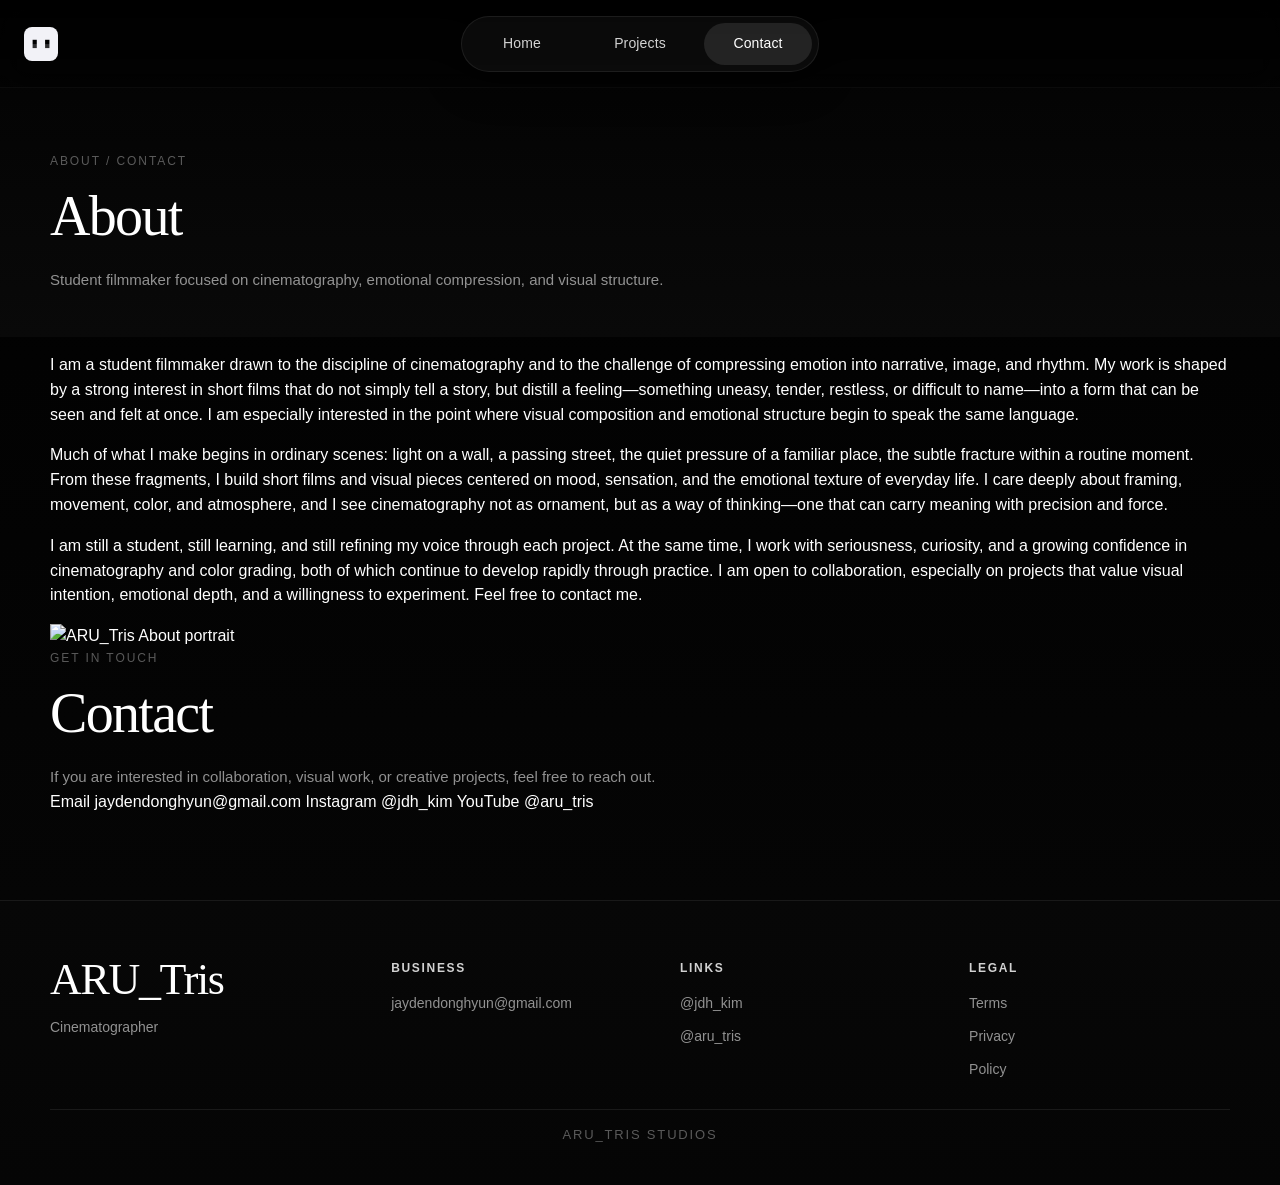
==== contact.html @ b8f032f7 "Create contact.html" ====
<!DOCTYPE html>
<html lang="en">
<head>
  <meta charset="UTF-8" />
  <meta name="viewport" content="width=device-width, initial-scale=1.0" />
  <title>Contact — ARU_Tris</title>
  <meta
    name="description"
    content="About and contact information for ARU_Tris."
  />
  <link rel="stylesheet" href="style.css" />
</head>
<body>
  <header class="site-header">
    <div class="header-inner">
      <a class="brand" href="index.html" aria-label="ARU_Tris home">
        <img src="assets/logo.png" alt="ARU_Tris logo" />
      </a>

      <nav class="nav-center" aria-label="Primary navigation">
        <div class="nav-links">
          <a href="index.html">Home</a>
          <a href="projects.html">Projects</a>
          <a class="active" href="contact.html">Contact</a>
        </div>
      </nav>
    </div>
  </header>

  <main class="page-shell">
    <section class="contact-page-hero">
      <div class="content-width">
        <p class="page-kicker">About / Contact</p>
        <h1 class="section-heading">About</h1>
        <p class="section-subheading">
          Student filmmaker focused on cinematography, emotional compression, and visual structure.
        </p>
      </div>
    </section>

    <section class="about-section">
      <div class="content-width">
        <div class="about-grid">
          <div class="about-copy">
            <div class="about-body">
              <p>
                I am a student filmmaker drawn to the discipline of cinematography and to the challenge of compressing emotion into narrative, image, and rhythm. My work is shaped by a strong interest in short films that do not simply tell a story, but distill a feeling—something uneasy, tender, restless, or difficult to name—into a form that can be seen and felt at once. I am especially interested in the point where visual composition and emotional structure begin to speak the same language.
              </p>

              <p>
                Much of what I make begins in ordinary scenes: light on a wall, a passing street, the quiet pressure of a familiar place, the subtle fracture within a routine moment. From these fragments, I build short films and visual pieces centered on mood, sensation, and the emotional texture of everyday life. I care deeply about framing, movement, color, and atmosphere, and I see cinematography not as ornament, but as a way of thinking—one that can carry meaning with precision and force.
              </p>

              <p>
                I am still a student, still learning, and still refining my voice through each project. At the same time, I work with seriousness, curiosity, and a growing confidence in cinematography and color grading, both of which continue to develop rapidly through practice. I am open to collaboration, especially on projects that value visual intention, emotional depth, and a willingness to experiment. Feel free to contact me.
              </p>
            </div>
          </div>

          <div class="about-image-wrap">
            <img src="assets/About.png" alt="ARU_Tris About portrait" />
          </div>
        </div>
      </div>
    </section>

    <section class="contact-emphasis-section">
      <div class="content-width">
        <div class="contact-emphasis-header">
          <p class="page-kicker">Get in Touch</p>
          <h2 class="section-heading contact-heading">Contact</h2>
          <p class="section-subheading">
            If you are interested in collaboration, visual work, or creative projects, feel free to reach out.
          </p>
        </div>

        <div class="contact-emphasis-grid">
          <a class="contact-emphasis-card" href="mailto:jaydendonghyun@gmail.com">
            <span class="contact-label">Email</span>
            <span class="contact-value">jaydendonghyun@gmail.com</span>
          </a>

          <a
            class="contact-emphasis-card"
            href="https://www.instagram.com/jdh_kim/"
            target="_blank"
            rel="noopener noreferrer"
          >
            <span class="contact-label">Instagram</span>
            <span class="contact-value">@jdh_kim</span>
          </a>

          <a
            class="contact-emphasis-card"
            href="https://www.youtube.com/channel/UCabCyM4a4LyzNHXJDA_8Q6A"
            target="_blank"
            rel="noopener noreferrer"
          >
            <span class="contact-label">YouTube</span>
            <span class="contact-value">@aru_tris</span>
          </a>
        </div>
      </div>
    </section>
  </main>

  <footer class="site-footer">
    <div class="content-width">
      <div class="footer-grid">
        <div class="footer-brand">
          <h2 class="footer-brand-title">ARU_Tris</h2>
          <p class="footer-brand-copy">Cinematographer</p>
        </div>

        <div>
          <h3 class="footer-heading">Business</h3>
          <div class="footer-list">
            <a href="mailto:jaydendonghyun@gmail.com">jaydendonghyun@gmail.com</a>
          </div>
        </div>

        <div>
          <h3 class="footer-heading">Links</h3>
          <div class="footer-list">
            <a
              href="https://www.instagram.com/jdh_kim/"
              target="_blank"
              rel="noopener noreferrer"
            >
              @jdh_kim
            </a>
            <a
              href="https://www.youtube.com/channel/UCabCyM4a4LyzNHXJDA_8Q6A"
              target="_blank"
              rel="noopener noreferrer"
            >
              @aru_tris
            </a>
          </div>
        </div>

        <div>
          <h3 class="footer-heading">Legal</h3>
          <div class="footer-list">
            <span>Terms</span>
            <span>Privacy</span>
            <span>Policy</span>
          </div>
        </div>
      </div>

      <div class="footer-bottom">
        <span>ARU_Tris Studios</span>
      </div>
    </div>
  </footer>
</body>
</html>
---- style.css ----
/* =========================
   ARU_Tris Portfolio
   style.css
   ========================= */

:root {
  --bg: #000000;
  --bg-soft: #0a0a0a;
  --panel: #101010;
  --panel-2: #151515;
  --panel-3: #1d1d1d;
  --line: rgba(255, 255, 255, 0.08);
  --line-strong: rgba(255, 255, 255, 0.14);
  --text: #ffffff;
  --text-soft: rgba(255, 255, 255, 0.82);
  --text-muted: rgba(255, 255, 255, 0.56);
  --text-faint: rgba(255, 255, 255, 0.34);
  --hover: rgba(255, 255, 255, 0.06);
  --active: rgba(255, 255, 255, 0.12);
  --shadow-soft: 0 12px 40px rgba(0, 0, 0, 0.28);
  --shadow-card: 0 18px 48px rgba(0, 0, 0, 0.22);

  --container: 1320px;
  --content: 1180px;

  --radius-xs: 10px;
  --radius-sm: 14px;
  --radius-md: 20px;
  --radius-lg: 28px;
  --radius-xl: 36px;

  --header-height: 88px;

  --font-body: "Helvetica Neue", Helvetica, Arial, sans-serif;
  --font-title: "Times New Roman", Times, serif;

  --ease: 280ms cubic-bezier(0.22, 1, 0.36, 1);
}

/* =========================
   Reset
   ========================= */

* {
  box-sizing: border-box;
}

html {
  scroll-behavior: smooth;
}

html,
body {
  margin: 0;
  padding: 0;
  background: var(--bg);
  color: var(--text);
}

body {
  font-family: var(--font-body);
  line-height: 1.55;
  -webkit-font-smoothing: antialiased;
  text-rendering: optimizeLegibility;
}

img,
video {
  display: block;
  max-width: 100%;
}

a {
  color: inherit;
  text-decoration: none;
}

button,
input,
textarea {
  font: inherit;
}

::selection {
  background: rgba(255, 255, 255, 0.18);
  color: #ffffff;
}

/* =========================
   Utility
   ========================= */

.container {
  width: min(calc(100% - 48px), var(--container));
  margin: 0 auto;
}

.content-width {
  width: min(calc(100% - 48px), var(--content));
  margin: 0 auto;
}

.page-shell {
  min-height: 100vh;
  background:
    radial-gradient(circle at top left, rgba(255, 255, 255, 0.05), transparent 22%),
    radial-gradient(circle at top right, rgba(255, 255, 255, 0.03), transparent 20%),
    linear-gradient(180deg, #000000 0%, #050505 100%);
}

.page-section {
  padding: 96px 0;
}

.section-heading {
  margin: 0 0 24px;
  font-family: var(--font-title);
  font-size: clamp(34px, 5vw, 56px);
  font-weight: 400;
  letter-spacing: -0.03em;
  line-height: 0.98;
}

.section-subheading {
  margin: 0;
  max-width: 780px;
  color: var(--text-muted);
  font-size: 15px;
  line-height: 1.7;
}

.divider {
  width: 100%;
  height: 1px;
  background: var(--line);
}

/* =========================
   Header
   ========================= */

.site-header {
  position: fixed;
  top: 0;
  left: 0;
  width: 100%;
  height: var(--header-height);
  z-index: 1000;
  backdrop-filter: blur(18px);
  -webkit-backdrop-filter: blur(18px);
  background: linear-gradient(
    to bottom,
    rgba(0, 0, 0, 0.58),
    rgba(0, 0, 0, 0.22)
  );
  border-bottom: 1px solid rgba(255, 255, 255, 0.04);
}

.header-inner {
  position: relative;
  width: min(calc(100% - 48px), var(--container));
  height: 100%;
  margin: 0 auto;
  display: flex;
  align-items: center;
}

.brand {
  position: relative;
  z-index: 3;
  display: inline-flex;
  align-items: center;
  gap: 12px;
  min-width: 64px;
}

.brand img {
  width: 34px;
  height: 34px;
  object-fit: contain;
  border-radius: 8px;
  transition: transform var(--ease), opacity var(--ease);
}

.brand:hover img {
  transform: scale(1.04);
  opacity: 0.94;
}

.brand-text {
  font-family: var(--font-title);
  font-size: 22px;
  letter-spacing: -0.02em;
  display: none;
}

/* 가운데 기준 메뉴 */
.nav-center {
  position: absolute;
  left: 50%;
  transform: translateX(-50%);
  z-index: 2;
}

.nav-links {
  display: inline-flex;
  align-items: center;
  gap: 10px;
  padding: 6px;
  border-radius: 999px;
  background: rgba(255, 255, 255, 0.035);
  border: 1px solid var(--line);
  box-shadow: var(--shadow-soft);
}

.nav-links a {
  position: relative;
  display: inline-flex;
  align-items: center;
  justify-content: center;
  min-width: 108px;
  height: 42px;
  padding: 0 18px;
  border-radius: 999px;
  color: var(--text-soft);
  font-size: 14px;
  font-weight: 500;
  letter-spacing: 0.01em;
  transition:
    background var(--ease),
    color var(--ease),
    transform var(--ease),
    opacity var(--ease);
}

.nav-links a:hover {
  background: var(--hover);
  color: var(--text);
  transform: translateY(-1px);
}

.nav-links a:active {
  transform: translateY(0) scale(0.985);
  background: var(--active);
}

.nav-links a.active {
  background: rgba(255, 255, 255, 0.10);
  color: var(--text);
}

/* =========================
   Hero
   ========================= */

.hero {
  position: relative;
  min-height: 100vh;
  overflow: clip;
  isolation: isolate;
}

.hero-media {
  position: absolute;
  inset: 0;
  z-index: -3;
  background: #000000;
}

.hero-media video,
.hero-media img {
  width: 100%;
  height: 100%;
  object-fit: cover;
}

.hero-media::after {
  content: "";
  position: absolute;
  inset: 0;
  background:
    linear-gradient(
      to bottom,
      rgba(0, 0, 0, 0.44) 0%,
      rgba(0, 0, 0, 0.24) 24%,
      rgba(0, 0, 0, 0.22) 56%,
      rgba(0, 0, 0, 0.54) 100%
    ),
    radial-gradient(
      circle at center,
      transparent 0%,
      rgba(0, 0, 0, 0.12) 56%,
      rgba(0, 0, 0, 0.48) 100%
    );
  z-index: 1;
}

.hero::before {
  content: "";
  position: absolute;
  inset: 0;
  z-index: -2;
  background:
    radial-gradient(circle at 50% 45%, rgba(255, 255, 255, 0.08), transparent 26%);
  pointer-events: none;
}

.hero-inner {
  position: relative;
  width: min(calc(100% - 48px), var(--container));
  min-height: 100vh;
  margin: 0 auto;
  padding-top: var(--header-height);
  display: flex;
  align-items: center;
  justify-content: center;
}

.hero-content {
  text-align: center;
  padding: 40px 20px;
}

.hero-title {
  margin: 0;
  font-family: var(--font-title);
  font-size: clamp(48px, 8vw, 118px);
  font-weight: 400;
  letter-spacing: -0.045em;
  line-height: 0.92;
  text-shadow: 0 6px 32px rgba(0, 0, 0, 0.35);
}

.hero-subtitle {
  margin: 20px 0 0;
  color: rgba(255, 255, 255, 0.92);
  font-size: clamp(14px, 2vw, 20px);
  font-weight: 500;
  letter-spacing: 0.16em;
  text-transform: uppercase;
}

.hero-scroll {
  position: absolute;
  bottom: 32px;
  left: 50%;
  transform: translateX(-50%);
  display: inline-flex;
  align-items: center;
  gap: 10px;
  color: var(--text-muted);
  font-size: 12px;
  letter-spacing: 0.16em;
  text-transform: uppercase;
}

.hero-scroll::before {
  content: "";
  display: block;
  width: 38px;
  height: 1px;
  background: rgba(255, 255, 255, 0.22);
}

/* =========================
   Home Projects Grid
   ========================= */

.projects-preview {
  padding: 92px 0 110px;
  background:
    linear-gradient(180deg, #050505 0%, #070707 100%);
}

.projects-preview-header {
  display: flex;
  align-items: flex-end;
  justify-content: space-between;
  gap: 24px;
  margin-bottom: 36px;
}

.projects-preview-copy {
  max-width: 760px;
}

.projects-grid {
  display: grid;
  grid-template-columns: repeat(3, minmax(0, 1fr));
  gap: 20px;
}

.project-card {
  display: block;
  overflow: hidden;
  background: linear-gradient(180deg, #0f0f0f 0%, #131313 100%);
  border: 1px solid var(--line);
  border-radius: var(--radius-lg);
  box-shadow: var(--shadow-card);
  transition:
    transform var(--ease),
    border-color var(--ease),
    background var(--ease),
    box-shadow var(--ease);
}

.project-card:hover {
  transform: translateY(-6px);
  border-color: var(--line-strong);
  background: linear-gradient(180deg, #131313 0%, #181818 100%);
  box-shadow: 0 24px 60px rgba(0, 0, 0, 0.34);
}

.project-card:active {
  transform: translateY(-2px) scale(0.992);
}

.project-thumb-wrap {
  position: relative;
  aspect-ratio: 16 / 9;
  overflow: hidden;
  background: #0b0b0b;
}

.project-thumb-wrap img {
  width: 100%;
  height: 100%;
  object-fit: cover;
  transition:
    transform 700ms cubic-bezier(0.22, 1, 0.36, 1),
    opacity var(--ease),
    filter var(--ease);
}

.project-card:hover .project-thumb-wrap img {
  transform: scale(1.035);
  filter: grayscale(0.04) brightness(1.02);
}

.project-thumb-wrap::after {
  content: "";
  position: absolute;
  inset: 0;
  background:
    linear-gradient(to top, rgba(0, 0, 0, 0.22), transparent 45%);
  pointer-events: none;
}

.project-meta {
  padding: 18px 20px 20px;
}

.project-title {
  margin: 0;
  font-size: 18px;
  font-weight: 500;
  color: var(--text);
  letter-spacing: -0.02em;
  word-break: break-word;
}

.project-index {
  margin-top: 8px;
  color: var(--text-faint);
  font-size: 12px;
  letter-spacing: 0.12em;
  text-transform: uppercase;
}

/* =========================
   Projects Page
   ========================= */

.projects-page-hero,
.contact-page-hero {
  padding-top: calc(var(--header-height) + 64px);
  padding-bottom: 44px;
  background:
    linear-gradient(180deg, #020202 0%, #090909 100%);
}

.page-kicker {
  margin: 0 0 18px;
  color: var(--text-faint);
  font-size: 12px;
  letter-spacing: 0.16em;
  text-transform: uppercase;
}

.project-list {
  padding: 30px 0 110px;
}

.project-row {
  display: grid;
  grid-template-columns: 1.05fr 1fr;
  gap: 34px;
  align-items: center;
  padding: 34px 0;
  border-top: 1px solid var(--line);
}

.project-row:last-child {
  border-bottom: 1px solid var(--line);
}

.project-row:nth-child(even) .project-row-media {
  order: 2;
}

.project-row:nth-child(even) .project-row-text {
  order: 1;
}

.project-row-media {
  position: relative;
  overflow: hidden;
  border-radius: var(--radius-lg);
  border: 1px solid var(--line);
  background: #0b0b0b;
  box-shadow: var(--shadow-card);
}

.project-row-media iframe,
.project-row-media img {
  width: 100%;
  aspect-ratio: 16 / 9;
  border: 0;
  display: block;
}

.project-row-text {
  padding: 4px 8px;
}

.project-row-number {
  margin: 0 0 14px;
  color: var(--text-faint);
  font-size: 12px;
  letter-spacing: 0.18em;
  text-transform: uppercase;
}

.project-row-title {
  margin: 0 0 18px;
  font-family: var(--font-title);
  font-size: clamp(30px, 4vw, 56px);
  font-weight: 400;
  letter-spacing: -0.035em;
  line-height: 0.98;
}

.project-row-description {
  margin: 0 0 22px;
  color: var(--text-muted);
  font-size: 15px;
  line-height: 1.75;
}

.project-row-actions {
  display: flex;
  flex-wrap: wrap;
  gap: 12px;
}

.inline-button,
.ghost-button {
  display: inline-flex;
  align-items: center;
  justify-content: center;
  min-height: 46px;
  padding: 0 18px;
  border-radius: 999px;
  font-size: 14px;
  font-weight: 500;
  letter-spacing: 0.01em;
  transition:
    transform var(--ease),
    background var(--ease),
    color var(--ease),
    border-color var(--ease),
    opacity var(--ease);
}

.inline-button {
  background: #ffffff;
  color: #000000;
  border: 1px solid #ffffff;
}

.inline-button:hover {
  transform: translateY(-2px);
  background: #ececec;
  border-color: #ececec;
}

.inline-button:active {
  transform: translateY(0) scale(0.985);
}

.ghost-button {
  background: transparent;
  color: var(--text);
  border: 1px solid var(--line-strong);
}

.ghost-button:hover {
  transform: translateY(-2px);
  background: rgba(255, 255, 255, 0.05);
}

.ghost-button:active {
  transform: translateY(0) scale(0.985);
}

/* =========================
   Contact / About Placeholder
   ========================= */

.contact-placeholder {
  padding: 24px 0 110px;
}

.contact-card {
  overflow: hidden;
  padding: 34px 30px;
  border-radius: var(--radius-xl);
  border: 1px solid var(--line);
  background:
    linear-gradient(180deg, #101010 0%, #151515 100%);
  box-shadow: var(--shadow-card);
}

.contact-card h2 {
  margin: 0 0 14px;
  font-family: var(--font-title);
  font-size: clamp(34px, 5vw, 58px);
  font-weight: 400;
  letter-spacing: -0.03em;
  line-height: 0.98;
}

.contact-card p {
  margin: 0;
  max-width: 720px;
  color: var(--text-muted);
  font-size: 15px;
  line-height: 1.75;
}

/* =========================
   Footer
   ========================= */

.site-footer {
  padding: 34px 0 24px;
  border-top: 1px solid var(--line);
  background:
    linear-gradient(180deg, #070707 0%, #050505 100%);
}

.footer-grid {
  display: grid;
  grid-template-columns: 1.2fr 1fr 1fr 1fr;
  gap: 28px;
  padding: 24px 0 28px;
}

.footer-brand {
  padding-right: 18px;
}

.footer-brand-title {
  margin: 0 0 14px;
  font-family: var(--font-title);
  font-size: clamp(26px, 4vw, 44px);
  font-weight: 400;
  letter-spacing: -0.03em;
  line-height: 0.96;
}

.footer-brand-copy {
  margin: 0;
  color: var(--text-muted);
  font-size: 14px;
  line-height: 1.75;
}

.footer-heading {
  margin: 0 0 14px;
  color: var(--text-soft);
  font-size: 12px;
  font-weight: 600;
  letter-spacing: 0.14em;
  text-transform: uppercase;
}

.footer-list {
  display: grid;
  gap: 10px;
}

.footer-list a,
.footer-list span {
  color: var(--text-muted);
  font-size: 14px;
  line-height: 1.65;
  transition: color var(--ease), opacity var(--ease);
}

.footer-list a:hover {
  color: var(--text);
}

.footer-bottom {
  display: flex;
  align-items: center;
  justify-content: center;
  min-height: 52px;
  border-top: 1px solid var(--line);
  color: var(--text-faint);
  font-size: 13px;
  letter-spacing: 0.14em;
  text-transform: uppercase;
}

/* =========================
   Responsive
   ========================= */

@media (max-width: 1100px) {
  .projects-grid {
    grid-template-columns: repeat(2, minmax(0, 1fr));
  }

  .project-row {
    grid-template-columns: 1fr;
    gap: 22px;
  }

  .project-row:nth-child(even) .project-row-media,
  .project-row:nth-child(even) .project-row-text {
    order: initial;
  }

  .footer-grid {
    grid-template-columns: 1.1fr 1fr 1fr;
  }
}

@media (max-width: 820px) {
  :root {
    --header-height: 78px;
  }

  .container,
  .content-width {
    width: min(calc(100% - 28px), var(--container));
  }

  .header-inner {
    justify-content: space-between;
  }

  .nav-center {
    position: static;
    transform: none;
    margin-left: auto;
  }

  .nav-links {
    gap: 6px;
    padding: 4px;
  }

  .nav-links a {
    min-width: auto;
    height: 38px;
    padding: 0 12px;
    font-size: 13px;
  }

  .hero-inner {
    width: min(calc(100% - 28px), var(--container));
  }

  .hero-content {
    padding: 24px 10px;
  }

  .projects-preview {
    padding: 74px 0 90px;
  }

  .projects-preview-header {
    display: block;
    margin-bottom: 26px;
  }

  .projects-grid {
    grid-template-columns: 1fr;
    gap: 16px;
  }

  .page-section,
  .project-list,
  .contact-placeholder {
    padding-left: 0;
    padding-right: 0;
  }

  .footer-grid {
    grid-template-columns: 1fr;
    gap: 22px;
  }
}

@media (max-width: 560px) {
  .brand img {
    width: 30px;
    height: 30px;
  }

  .nav-links a {
    padding: 0 10px;
    font-size: 12px;
  }

  .hero-title {
    font-size: clamp(40px, 16vw, 72px);
  }

  .hero-subtitle {
    letter-spacing: 0.12em;
  }

  .project-meta {
    padding: 16px 16px 18px;
  }

  .contact-card {
    padding: 26px 22px;
    border-radius: var(--radius-lg);
  }
}
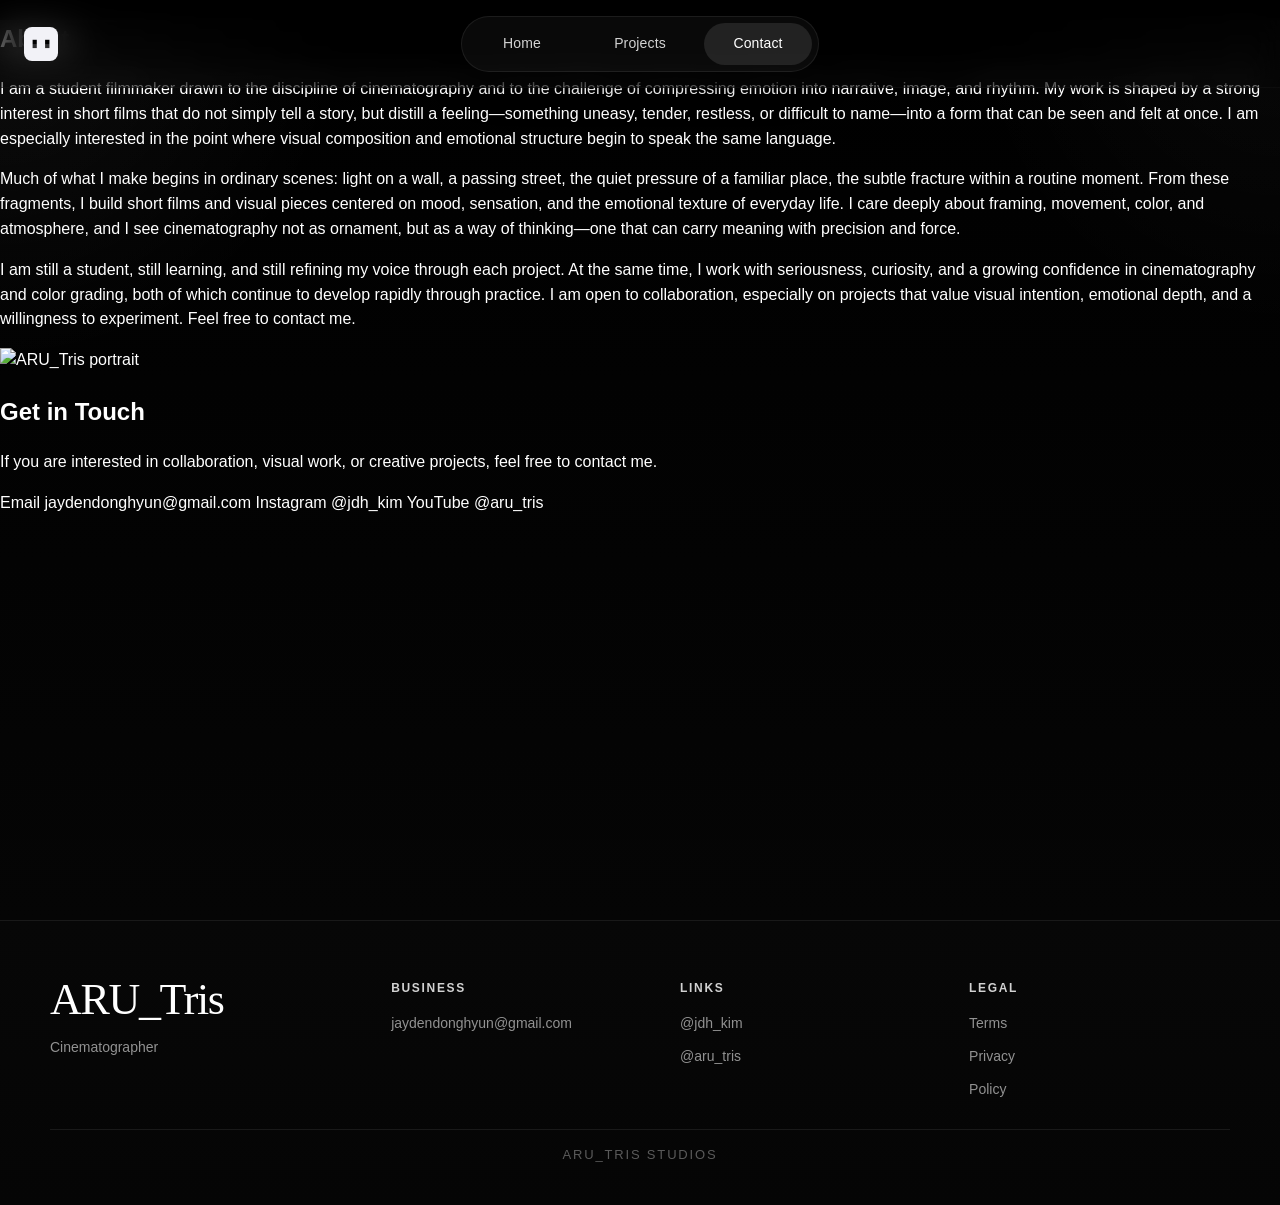
==== commit 748fd3f2: "Update contact.html" ====
--- a/contact.html
+++ b/contact.html
@@ -27,77 +27,64 @@
     </div>
   </header>
 
-  <main class="page-shell">
-    <section class="contact-page-hero">
-      <div class="content-width">
-        <p class="page-kicker">About / Contact</p>
-        <h1 class="section-heading">About</h1>
-        <p class="section-subheading">
-          Student filmmaker focused on cinematography, emotional compression, and visual structure.
-        </p>
+  <main class="page-shell contact-page-shell">
+    <section class="about-split">
+      <div class="about-split-copy">
+        <div class="about-split-copy-inner">
+          <h1 class="about-split-title">About</h1>
+
+          <div class="about-split-text">
+            <p>
+              I am a student filmmaker drawn to the discipline of cinematography and to the challenge of compressing emotion into narrative, image, and rhythm. My work is shaped by a strong interest in short films that do not simply tell a story, but distill a feeling—something uneasy, tender, restless, or difficult to name—into a form that can be seen and felt at once. I am especially interested in the point where visual composition and emotional structure begin to speak the same language.
+            </p>
+
+            <p>
+              Much of what I make begins in ordinary scenes: light on a wall, a passing street, the quiet pressure of a familiar place, the subtle fracture within a routine moment. From these fragments, I build short films and visual pieces centered on mood, sensation, and the emotional texture of everyday life. I care deeply about framing, movement, color, and atmosphere, and I see cinematography not as ornament, but as a way of thinking—one that can carry meaning with precision and force.
+            </p>
+
+            <p>
+              I am still a student, still learning, and still refining my voice through each project. At the same time, I work with seriousness, curiosity, and a growing confidence in cinematography and color grading, both of which continue to develop rapidly through practice. I am open to collaboration, especially on projects that value visual intention, emotional depth, and a willingness to experiment. Feel free to contact me.
+            </p>
+          </div>
+        </div>
+      </div>
+
+      <div class="about-split-image">
+        <img src="assets/About.png" alt="ARU_Tris portrait" />
       </div>
     </section>
 
-    <section class="about-section">
-      <div class="content-width">
-        <div class="about-grid">
-          <div class="about-copy">
-            <div class="about-body">
-              <p>
-                I am a student filmmaker drawn to the discipline of cinematography and to the challenge of compressing emotion into narrative, image, and rhythm. My work is shaped by a strong interest in short films that do not simply tell a story, but distill a feeling—something uneasy, tender, restless, or difficult to name—into a form that can be seen and felt at once. I am especially interested in the point where visual composition and emotional structure begin to speak the same language.
-              </p>
+    <section class="contact-focus">
+      <div class="contact-focus-inner">
+        <h2 class="contact-focus-title">Get in Touch</h2>
+        <p class="contact-focus-copy">
+          If you are interested in collaboration, visual work, or creative projects, feel free to contact me.
+        </p>
 
-              <p>
-                Much of what I make begins in ordinary scenes: light on a wall, a passing street, the quiet pressure of a familiar place, the subtle fracture within a routine moment. From these fragments, I build short films and visual pieces centered on mood, sensation, and the emotional texture of everyday life. I care deeply about framing, movement, color, and atmosphere, and I see cinematography not as ornament, but as a way of thinking—one that can carry meaning with precision and force.
-              </p>
-
-              <p>
-                I am still a student, still learning, and still refining my voice through each project. At the same time, I work with seriousness, curiosity, and a growing confidence in cinematography and color grading, both of which continue to develop rapidly through practice. I am open to collaboration, especially on projects that value visual intention, emotional depth, and a willingness to experiment. Feel free to contact me.
-              </p>
-            </div>
-          </div>
-
-          <div class="about-image-wrap">
-            <img src="assets/About.png" alt="ARU_Tris About portrait" />
-          </div>
-        </div>
-      </div>
-    </section>
-
-    <section class="contact-emphasis-section">
-      <div class="content-width">
-        <div class="contact-emphasis-header">
-          <p class="page-kicker">Get in Touch</p>
-          <h2 class="section-heading contact-heading">Contact</h2>
-          <p class="section-subheading">
-            If you are interested in collaboration, visual work, or creative projects, feel free to reach out.
-          </p>
-        </div>
-
-        <div class="contact-emphasis-grid">
-          <a class="contact-emphasis-card" href="mailto:jaydendonghyun@gmail.com">
-            <span class="contact-label">Email</span>
-            <span class="contact-value">jaydendonghyun@gmail.com</span>
+        <div class="contact-focus-box">
+          <a class="contact-focus-line" href="mailto:jaydendonghyun@gmail.com">
+            <span class="contact-focus-label">Email</span>
+            <span class="contact-focus-value">jaydendonghyun@gmail.com</span>
           </a>
 
           <a
-            class="contact-emphasis-card"
+            class="contact-focus-line"
             href="https://www.instagram.com/jdh_kim/"
             target="_blank"
             rel="noopener noreferrer"
           >
-            <span class="contact-label">Instagram</span>
-            <span class="contact-value">@jdh_kim</span>
+            <span class="contact-focus-label">Instagram</span>
+            <span class="contact-focus-value">@jdh_kim</span>
           </a>
 
           <a
-            class="contact-emphasis-card"
+            class="contact-focus-line"
             href="https://www.youtube.com/channel/UCabCyM4a4LyzNHXJDA_8Q6A"
             target="_blank"
             rel="noopener noreferrer"
           >
-            <span class="contact-label">YouTube</span>
-            <span class="contact-value">@aru_tris</span>
+            <span class="contact-focus-label">YouTube</span>
+            <span class="contact-focus-value">@aru_tris</span>
           </a>
         </div>
       </div>
--- a/style.css
+++ b/style.css
@@ -843,3 +843,160 @@
     border-radius: var(--radius-lg);
   }
 }
+/* =========================
+   Contact / About Page
+   ========================= */
+
+.about-section {
+  padding: 24px 0 84px;
+}
+
+.about-grid {
+  display: grid;
+  grid-template-columns: 1.08fr 0.92fr;
+  gap: 34px;
+  align-items: stretch;
+}
+
+.about-copy {
+  display: flex;
+  align-items: center;
+}
+
+.about-body {
+  width: 100%;
+  padding: 34px 30px;
+  border-radius: var(--radius-xl);
+  border: 1px solid var(--line);
+  background: linear-gradient(180deg, #101010 0%, #151515 100%);
+  box-shadow: var(--shadow-card);
+}
+
+.about-body p {
+  margin: 0 0 20px;
+  color: var(--text-soft);
+  font-size: 15px;
+  line-height: 1.9;
+}
+
+.about-body p:last-child {
+  margin-bottom: 0;
+}
+
+.about-image-wrap {
+  overflow: hidden;
+  border-radius: var(--radius-xl);
+  border: 1px solid var(--line);
+  background: linear-gradient(180deg, #0f0f0f 0%, #131313 100%);
+  box-shadow: var(--shadow-card);
+  min-height: 100%;
+}
+
+.about-image-wrap img {
+  width: 100%;
+  height: 100%;
+  object-fit: cover;
+}
+
+.contact-emphasis-section {
+  padding: 0 0 110px;
+}
+
+.contact-emphasis-header {
+  margin-bottom: 26px;
+}
+
+.contact-heading {
+  margin-bottom: 12px;
+}
+
+.contact-emphasis-grid {
+  display: grid;
+  grid-template-columns: repeat(3, minmax(0, 1fr));
+  gap: 18px;
+}
+
+.contact-emphasis-card {
+  display: flex;
+  flex-direction: column;
+  justify-content: space-between;
+  min-height: 168px;
+  padding: 24px 22px;
+  border-radius: var(--radius-lg);
+  border: 1px solid var(--line);
+  background: linear-gradient(180deg, #111111 0%, #171717 100%);
+  box-shadow: var(--shadow-card);
+  transition:
+    transform var(--ease),
+    border-color var(--ease),
+    background var(--ease),
+    box-shadow var(--ease);
+}
+
+.contact-emphasis-card:hover {
+  transform: translateY(-4px);
+  border-color: var(--line-strong);
+  background: linear-gradient(180deg, #151515 0%, #1a1a1a 100%);
+  box-shadow: 0 24px 60px rgba(0, 0, 0, 0.30);
+}
+
+.contact-emphasis-card:active {
+  transform: translateY(-1px) scale(0.99);
+}
+
+.contact-label {
+  color: var(--text-faint);
+  font-size: 12px;
+  font-weight: 600;
+  letter-spacing: 0.14em;
+  text-transform: uppercase;
+}
+
+.contact-value {
+  margin-top: 28px;
+  color: var(--text);
+  font-family: var(--font-title);
+  font-size: clamp(24px, 3vw, 38px);
+  font-weight: 400;
+  line-height: 1.02;
+  letter-spacing: -0.03em;
+  word-break: break-word;
+}
+
+@media (max-width: 1100px) {
+  .about-grid {
+    grid-template-columns: 1fr;
+  }
+
+  .about-image-wrap {
+    max-height: 760px;
+  }
+
+  .contact-emphasis-grid {
+    grid-template-columns: 1fr;
+  }
+}
+
+@media (max-width: 820px) {
+  .about-section {
+    padding: 20px 0 68px;
+  }
+
+  .about-body {
+    padding: 26px 22px;
+    border-radius: var(--radius-lg);
+  }
+
+  .contact-emphasis-section {
+    padding-bottom: 90px;
+  }
+
+  .contact-emphasis-card {
+    min-height: 140px;
+    padding: 22px 18px;
+  }
+
+  .contact-value {
+    margin-top: 22px;
+  }
+}
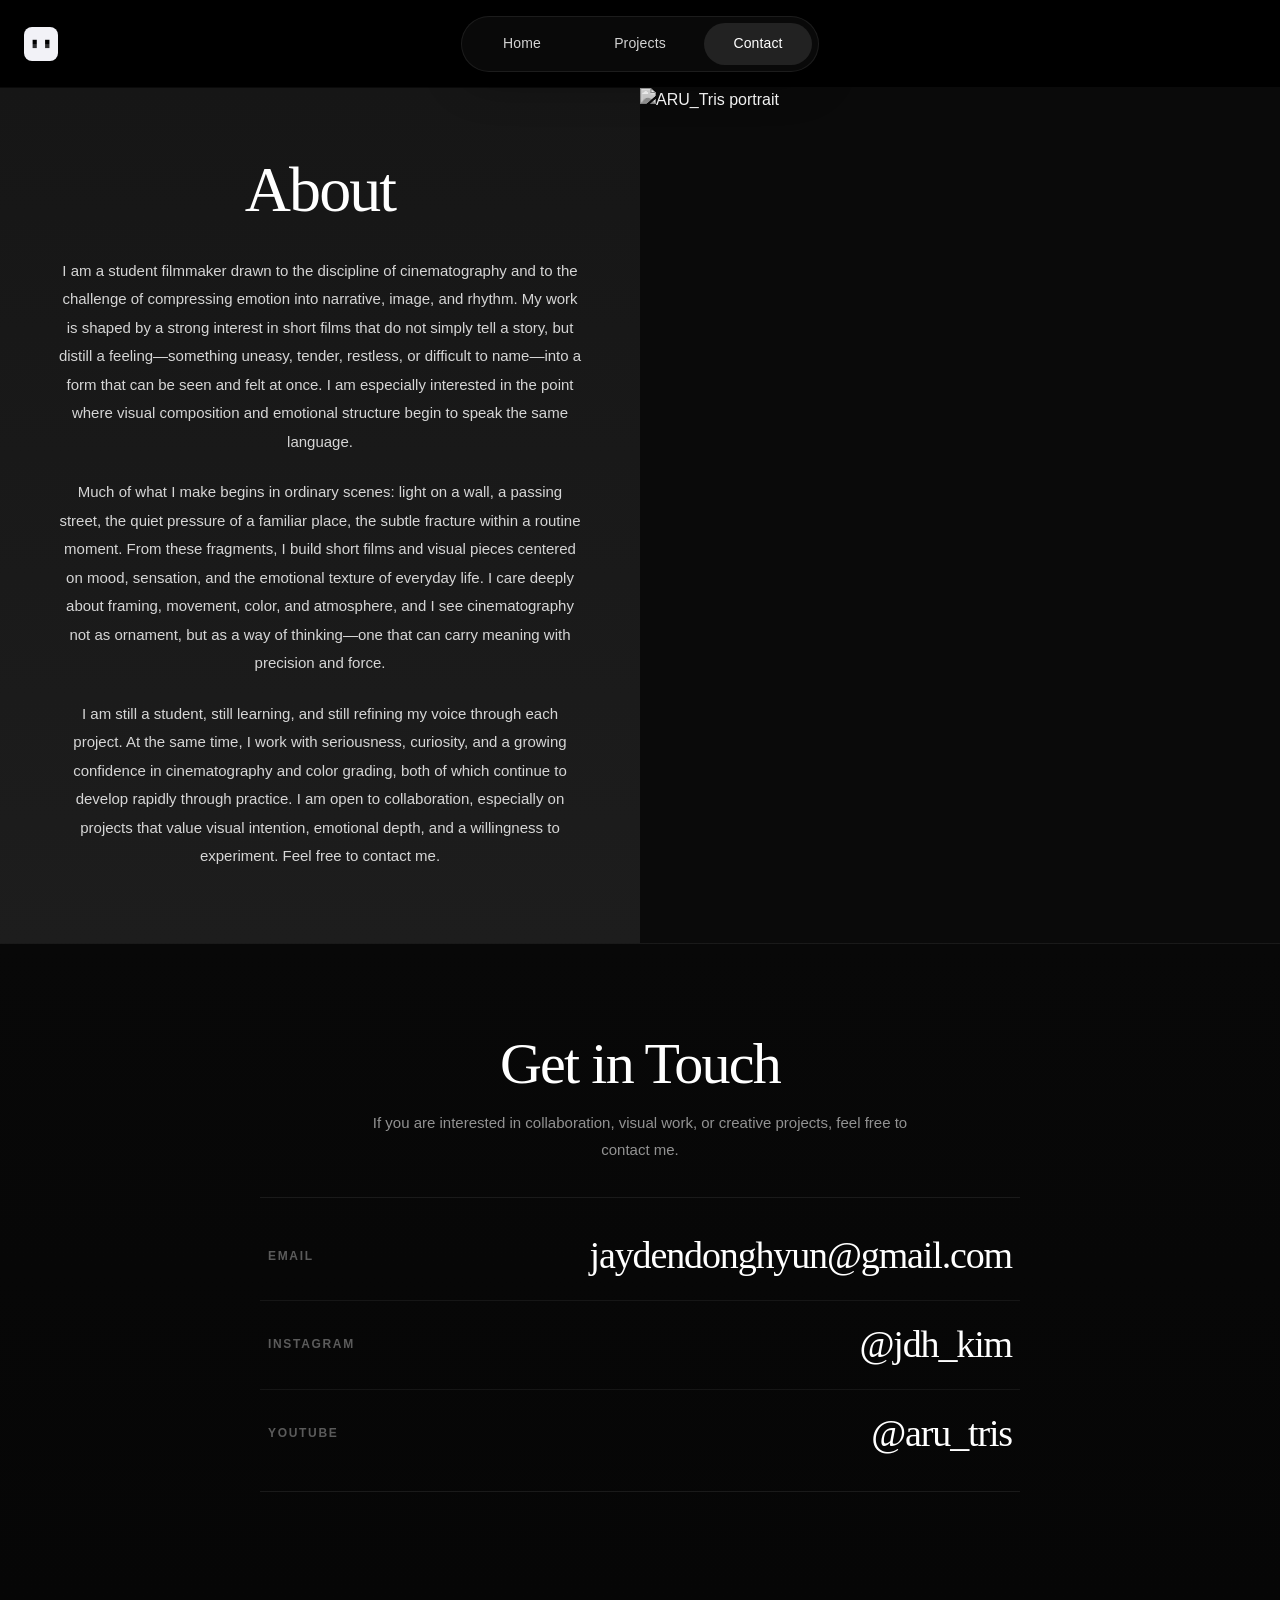
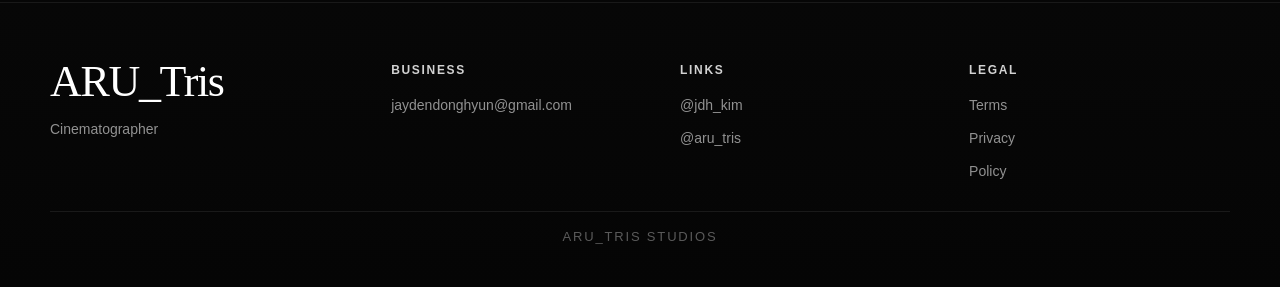
==== commit 0af966bd: "Update contact.html" ====
--- a/contact.html
+++ b/contact.html
@@ -8,6 +8,7 @@
     name="description"
     content="About and contact information for ARU_Tris."
   />
+  <link rel="icon" href="assets/favicon.png" />
   <link rel="stylesheet" href="style.css" />
 </head>
 <body>
--- a/style.css
+++ b/style.css
@@ -1000,3 +1000,210 @@
     margin-top: 22px;
   }
 }
+
+/* =========================
+   Contact Page - Split Layout
+   ========================= */
+
+.contact-page-shell {
+  background:
+    linear-gradient(180deg, #040404 0%, #070707 100%);
+}
+
+.about-split {
+  display: grid;
+  grid-template-columns: 1fr 1fr;
+  min-height: calc(100vh - var(--header-height));
+  margin-top: var(--header-height);
+  border-bottom: 1px solid var(--line);
+}
+
+.about-split-copy {
+  display: flex;
+  align-items: center;
+  justify-content: center;
+  padding: 72px 56px;
+  background: linear-gradient(180deg, #161616 0%, #1d1d1d 100%);
+}
+
+.about-split-copy-inner {
+  width: min(100%, 560px);
+  text-align: center;
+}
+
+.about-split-title {
+  margin: 0 0 36px;
+  font-family: var(--font-title);
+  font-size: clamp(36px, 5vw, 64px);
+  font-weight: 400;
+  letter-spacing: -0.03em;
+  line-height: 0.95;
+}
+
+.about-split-text p {
+  margin: 0 0 22px;
+  color: var(--text-soft);
+  font-size: 15px;
+  line-height: 1.9;
+}
+
+.about-split-text p:last-child {
+  margin-bottom: 0;
+}
+
+.about-split-image {
+  position: relative;
+  min-height: 100%;
+  overflow: hidden;
+  background: #0a0a0a;
+}
+
+.about-split-image img {
+  width: 100%;
+  height: 100%;
+  object-fit: cover;
+  object-position: center;
+  filter: grayscale(1);
+}
+
+/* =========================
+   Contact Focus Block
+   ========================= */
+
+.contact-focus {
+  padding: 92px 0 110px;
+  background:
+    linear-gradient(180deg, #080808 0%, #060606 100%);
+}
+
+.contact-focus-inner {
+  width: min(calc(100% - 48px), 760px);
+  margin: 0 auto;
+  text-align: center;
+}
+
+.contact-focus-title {
+  margin: 0 0 18px;
+  font-family: var(--font-title);
+  font-size: clamp(34px, 5vw, 58px);
+  font-weight: 400;
+  letter-spacing: -0.03em;
+  line-height: 0.96;
+}
+
+.contact-focus-copy {
+  margin: 0 auto 34px;
+  max-width: 560px;
+  color: var(--text-muted);
+  font-size: 15px;
+  line-height: 1.8;
+}
+
+.contact-focus-box {
+  padding: 14px 0;
+  border-top: 1px solid var(--line);
+  border-bottom: 1px solid var(--line);
+}
+
+.contact-focus-line {
+  display: flex;
+  align-items: center;
+  justify-content: space-between;
+  gap: 20px;
+  padding: 24px 8px;
+  border-top: 1px solid rgba(255, 255, 255, 0.06);
+  transition:
+    background var(--ease),
+    transform var(--ease),
+    opacity var(--ease);
+}
+
+.contact-focus-line:first-child {
+  border-top: none;
+}
+
+.contact-focus-line:hover {
+  background: rgba(255, 255, 255, 0.03);
+}
+
+.contact-focus-line:active {
+  transform: scale(0.995);
+}
+
+.contact-focus-label {
+  color: var(--text-faint);
+  font-size: 12px;
+  font-weight: 600;
+  letter-spacing: 0.14em;
+  text-transform: uppercase;
+}
+
+.contact-focus-value {
+  color: var(--text);
+  font-family: var(--font-title);
+  font-size: clamp(22px, 3vw, 38px);
+  font-weight: 400;
+  letter-spacing: -0.03em;
+  line-height: 1.04;
+  text-align: right;
+  word-break: break-word;
+}
+
+@media (max-width: 1100px) {
+  .about-split {
+    grid-template-columns: 1fr;
+  }
+
+  .about-split-copy {
+    order: 2;
+  }
+
+  .about-split-image {
+    order: 1;
+    min-height: 520px;
+  }
+
+  .about-split-copy-inner {
+    width: min(100%, 680px);
+    text-align: left;
+  }
+}
+
+@media (max-width: 820px) {
+  .about-split-copy {
+    padding: 48px 22px;
+  }
+
+  .about-split-title {
+    margin-bottom: 26px;
+  }
+
+  .about-split-text p {
+    font-size: 14px;
+    line-height: 1.85;
+  }
+
+  .about-split-image {
+    min-height: 420px;
+  }
+
+  .contact-focus {
+    padding: 74px 0 90px;
+  }
+
+  .contact-focus-inner {
+    width: min(calc(100% - 28px), 760px);
+  }
+
+  .contact-focus-line {
+    display: block;
+    text-align: left;
+    padding: 20px 0;
+  }
+
+  .contact-focus-value {
+    display: block;
+    margin-top: 10px;
+    text-align: left;
+  }
+}
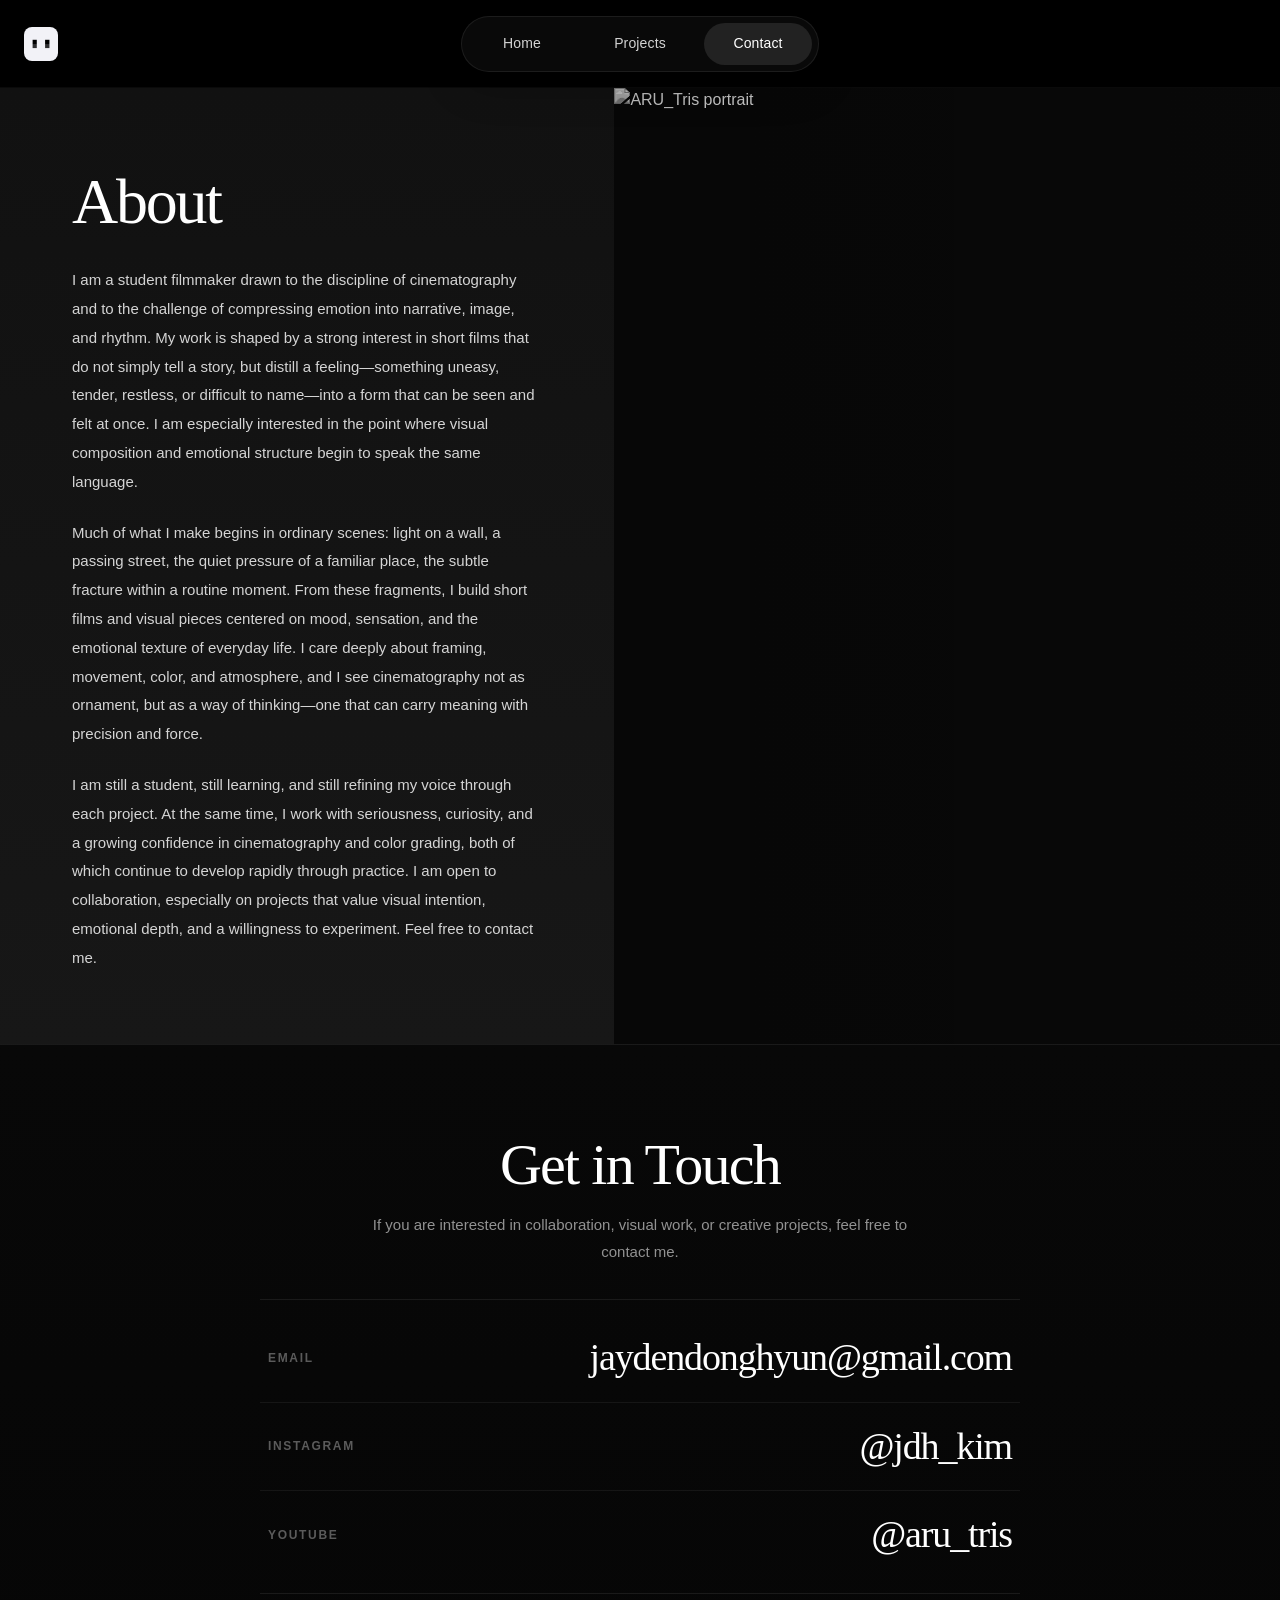
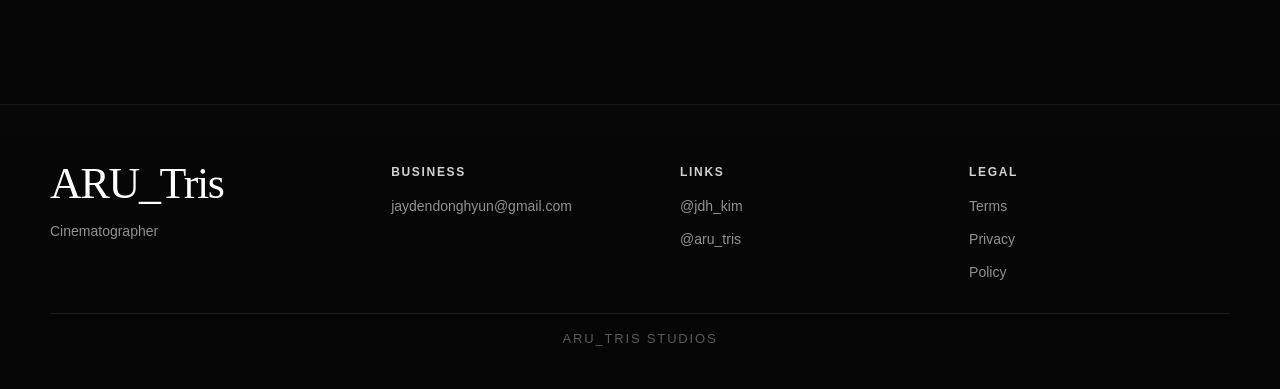
==== commit 2d893841: "Update contact.html" ====
--- a/contact.html
+++ b/contact.html
@@ -142,5 +142,6 @@
       </div>
     </div>
   </footer>
+  <script src="script.js"></script>
 </body>
 </html>
--- a/style.css
+++ b/style.css
@@ -35,6 +35,9 @@
   --font-title: "Times New Roman", Times, serif;
 
   --ease: 280ms cubic-bezier(0.22, 1, 0.36, 1);
+
+   --ripple: rgba(255, 255, 255, 0.18);
+   --ripple-soft: rgba(255, 255, 255, 0.10);
 }
 
 /* =========================
@@ -84,6 +87,53 @@
 ::selection {
   background: rgba(255, 255, 255, 0.18);
   color: #ffffff;
+   /* =========================
+   Ripple / Click Effect
+   ========================= */
+
+.has-ripple {
+  position: relative;
+  isolation: isolate;
+}
+
+.has-ripple[data-ripple-clipped="true"] {
+  overflow: hidden;
+}
+
+.ripple-wave {
+  position: absolute;
+  left: 0;
+  top: 0;
+  width: 18px;
+  height: 18px;
+  border-radius: 999px;
+  pointer-events: none;
+  z-index: 0;
+  opacity: 0;
+  transform: translate(-50%, -50%) scale(0.2);
+  background: radial-gradient(circle, var(--ripple) 0%, var(--ripple-soft) 42%, rgba(255, 255, 255, 0) 72%);
+  mix-blend-mode: screen;
+  animation: ripple-wave 740ms cubic-bezier(0.22, 1, 0.36, 1) forwards;
+}
+
+@keyframes ripple-wave {
+  0% {
+    opacity: 0.32;
+    transform: translate(-50%, -50%) scale(0.2);
+  }
+
+  100% {
+    opacity: 0;
+    transform: translate(-50%, -50%) scale(1);
+  }
+}
+
+@media (prefers-reduced-motion: reduce) {
+  .ripple-wave {
+    animation: none;
+    opacity: 0;
+  }
+}
 }
 
 /* =========================
@@ -1006,13 +1056,12 @@
    ========================= */
 
 .contact-page-shell {
-  background:
-    linear-gradient(180deg, #040404 0%, #070707 100%);
+  background: linear-gradient(180deg, #030303 0%, #070707 100%);
 }
 
 .about-split {
   display: grid;
-  grid-template-columns: 1fr 1fr;
+  grid-template-columns: minmax(0, 0.96fr) minmax(0, 1.04fr);
   min-height: calc(100vh - var(--header-height));
   margin-top: var(--header-height);
   border-bottom: 1px solid var(--line);
@@ -1020,31 +1069,31 @@
 
 .about-split-copy {
   display: flex;
-  align-items: center;
+  align-items: flex-start;
   justify-content: center;
-  padding: 72px 56px;
-  background: linear-gradient(180deg, #161616 0%, #1d1d1d 100%);
+  padding: 84px 72px 72px;
+  background: linear-gradient(180deg, #111111 0%, #171717 100%);
 }
 
 .about-split-copy-inner {
-  width: min(100%, 560px);
-  text-align: center;
+  width: min(100%, 620px);
+  text-align: left;
 }
 
 .about-split-title {
-  margin: 0 0 36px;
+  margin: 0 0 34px;
   font-family: var(--font-title);
-  font-size: clamp(36px, 5vw, 64px);
+  font-size: clamp(38px, 5vw, 66px);
   font-weight: 400;
-  letter-spacing: -0.03em;
-  line-height: 0.95;
+  letter-spacing: -0.035em;
+  line-height: 0.94;
 }
 
 .about-split-text p {
   margin: 0 0 22px;
   color: var(--text-soft);
   font-size: 15px;
-  line-height: 1.9;
+  line-height: 1.92;
 }
 
 .about-split-text p:last-child {
@@ -1055,7 +1104,16 @@
   position: relative;
   min-height: 100%;
   overflow: hidden;
-  background: #0a0a0a;
+  background: #090909;
+}
+
+.about-split-image::after {
+  content: "";
+  position: absolute;
+  inset: 0;
+  background:
+    linear-gradient(to left, rgba(0, 0, 0, 0.08), rgba(0, 0, 0, 0.26));
+  pointer-events: none;
 }
 
 .about-split-image img {
@@ -1063,7 +1121,148 @@
   height: 100%;
   object-fit: cover;
   object-position: center;
-  filter: grayscale(1);
+  filter: grayscale(1) contrast(1.02);
+}
+
+/* =========================
+   Contact Focus Block
+   ========================= */
+
+.contact-focus {
+  padding: 104px 0 116px;
+  background: linear-gradient(180deg, #070707 0%, #050505 100%);
+}
+
+.contact-focus-inner {
+  width: min(calc(100% - 48px), 860px);
+  margin: 0 auto;
+  text-align: center;
+}
+
+.contact-focus-title {
+  margin: 0 0 18px;
+  font-family: var(--font-title);
+  font-size: clamp(36px, 5vw, 60px);
+  font-weight: 400;
+  letter-spacing: -0.03em;
+  line-height: 0.96;
+}
+
+.contact-focus-copy {
+  margin: 0 auto 40px;
+  max-width: 600px;
+  color: var(--text-muted);
+  font-size: 15px;
+  line-height: 1.82;
+}
+
+.contact-focus-box {
+  padding: 10px 0;
+  border-top: 1px solid var(--line);
+  border-bottom: 1px solid var(--line);
+}
+
+.contact-focus-line {
+  display: flex;
+  align-items: center;
+  justify-content: space-between;
+  gap: 24px;
+  padding: 26px 6px;
+  border-top: 1px solid rgba(255, 255, 255, 0.06);
+  transition:
+    background var(--ease),
+    transform var(--ease),
+    opacity var(--ease);
+}
+
+.contact-focus-line:first-child {
+  border-top: none;
+}
+
+.contact-focus-line:hover {
+  background: rgba(255, 255, 255, 0.025);
+}
+
+.contact-focus-line:active {
+  transform: scale(0.995);
+}
+
+.contact-focus-label {
+  color: var(--text-faint);
+  font-size: 12px;
+  font-weight: 600;
+  letter-spacing: 0.16em;
+  text-transform: uppercase;
+}
+
+.contact-focus-value {
+  color: var(--text);
+  font-family: var(--font-title);
+  font-size: clamp(24px, 3vw, 40px);
+  font-weight: 400;
+  letter-spacing: -0.03em;
+  line-height: 1.04;
+  text-align: right;
+  word-break: break-word;
+}
+
+@media (max-width: 1100px) {
+  .about-split {
+    grid-template-columns: 1fr;
+  }
+
+  .about-split-copy {
+    order: 1;
+    padding: 72px 48px 56px;
+  }
+
+  .about-split-image {
+    order: 2;
+    min-height: 520px;
+  }
+
+  .about-split-copy-inner {
+    width: min(100%, 720px);
+  }
+}
+
+@media (max-width: 820px) {
+  .about-split-copy {
+    padding: 48px 22px 44px;
+  }
+
+  .about-split-title {
+    margin-bottom: 24px;
+  }
+
+  .about-split-text p {
+    font-size: 14px;
+    line-height: 1.86;
+  }
+
+  .about-split-image {
+    min-height: 400px;
+  }
+
+  .contact-focus {
+    padding: 76px 0 92px;
+  }
+
+  .contact-focus-inner {
+    width: min(calc(100% - 28px), 860px);
+  }
+
+  .contact-focus-line {
+    display: block;
+    text-align: left;
+    padding: 20px 0;
+  }
+
+  .contact-focus-value {
+    display: block;
+    margin-top: 10px;
+    text-align: left;
+  }
 }
 
 /* =========================
